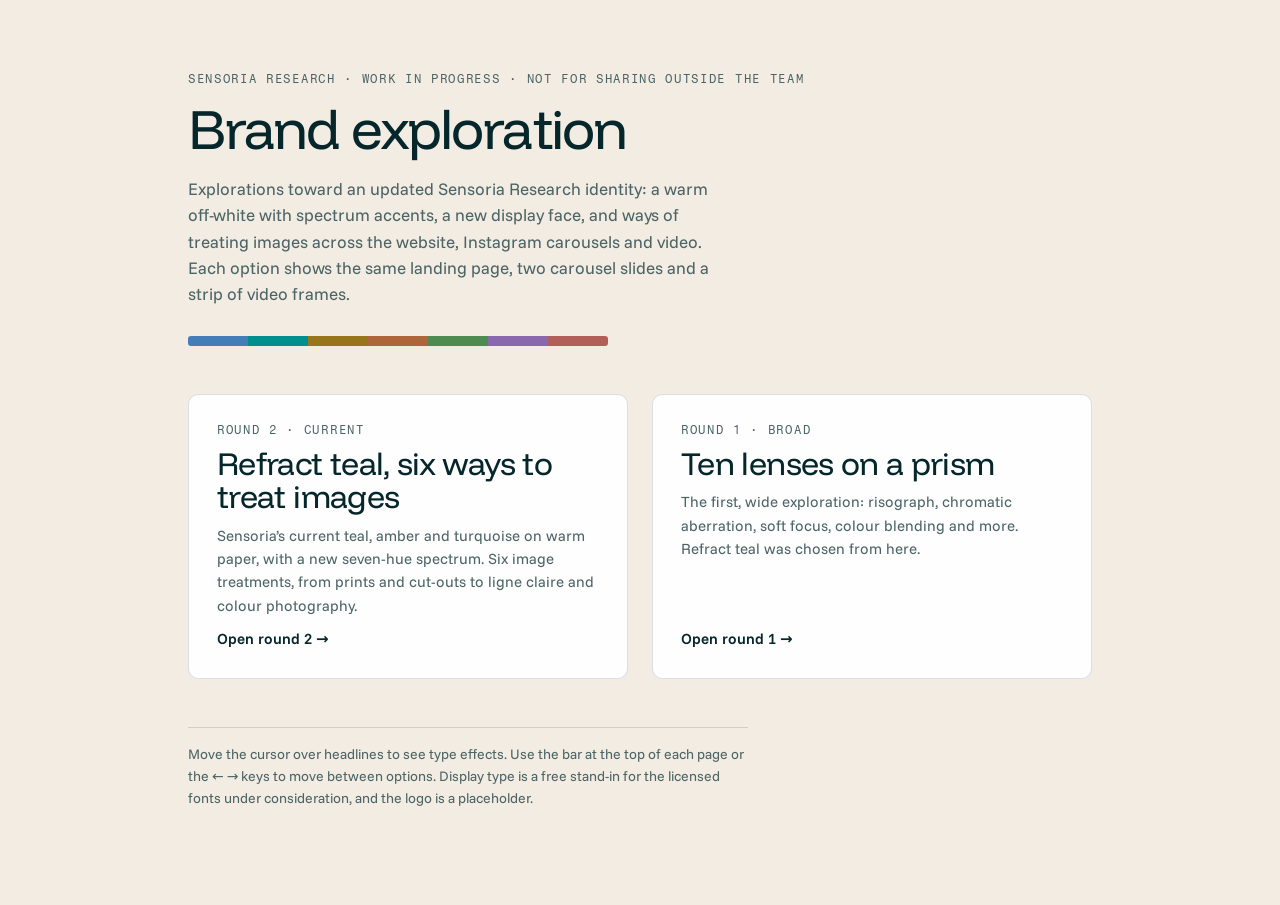
==== index.html @ fd885cd0 "Sensoria brand exploration: rounds 1 and 2 Static mockups of brand directions for the Sensoria Resea" ====
<!doctype html>
<html lang="en">
<head>
  <meta charset="utf-8">
  <meta name="robots" content="noindex, nofollow">
  <meta name="viewport" content="width=device-width, initial-scale=1">
  <title>Sensoria brand exploration</title>
  <link rel="stylesheet" href="https://fonts.googleapis.com/css2?family=Funnel+Display:wght@300..800&family=Funnel+Sans:wght@300..800&family=Fragment+Mono&display=swap">
  <style>
    :root { --ground: #F2ECE2; --ink: #05272B; --ink-2: #4C6466; --line: rgba(5,39,43,.14); }
    * { box-sizing: border-box; margin: 0; padding: 0; }
    html { background: var(--ground); color: var(--ink); }
    body { font: 17px/1.55 'Funnel Sans', system-ui, sans-serif; -webkit-font-smoothing: antialiased; }
    .wrap { max-width: 1000px; margin: 0 auto; padding: 72px 48px 96px; }
    .kicker { font: 12px 'Fragment Mono', ui-monospace, monospace; letter-spacing: .14em; text-transform: uppercase; color: var(--ink-2); }
    h1 { font: 400 56px/1 'Funnel Display', system-ui, sans-serif; letter-spacing: -.035em; margin: 14px 0 20px; }
    p.intro { max-width: 60ch; color: var(--ink-2); }
    .rounds { display: grid; grid-template-columns: 1fr 1fr; gap: 24px; margin-top: 48px; }
    a.card { display: flex; flex-direction: column; gap: 10px; padding: 28px; background: #FEFEFE; border: 1px solid var(--line); border-radius: 10px; color: inherit; text-decoration: none; transition: border-color .15s, transform .15s; }
    a.card:hover { border-color: var(--ink); transform: translateY(-2px); }
    a.card:focus-visible { outline: 2px solid var(--ink); outline-offset: 3px; }
    .card h2 { font: 400 32px/1.05 'Funnel Display', system-ui, sans-serif; letter-spacing: -.02em; }
    .card p { font-size: 15px; color: var(--ink-2); }
    .go { margin-top: auto; font-weight: 600; font-size: 15px; }
    .note { margin-top: 48px; padding-top: 16px; border-top: 1px solid var(--line); font-size: 14px; color: var(--ink-2); max-width: 70ch; }
    .sp { display: grid; grid-template-columns: repeat(7, 1fr); height: 10px; border-radius: 3px; overflow: hidden; margin-top: 28px; max-width: 420px; }
    @media (max-width: 720px) { .wrap { padding: 40px 16px 64px; } h1 { font-size: 38px; } .rounds { grid-template-columns: 1fr; } }
  </style>
</head>
<body>
  <main class="wrap">
    <p class="kicker">Sensoria Research · work in progress · not for sharing outside the team</p>
    <h1>Brand exploration</h1>
    <p class="intro">Explorations toward an updated Sensoria Research identity: a warm off-white with spectrum accents, a new display face, and ways of treating images across the website, Instagram carousels and video. Each option shows the same landing page, two carousel slides and a strip of video frames.</p>
    <div class="sp"><i style="background:#437EB9"></i><i style="background:#008E8E"></i><i style="background:#98741A"></i><i style="background:#AE653A"></i><i style="background:#4D8B50"></i><i style="background:#8A68AE"></i><i style="background:#B25E59"></i></div>
    <div class="rounds">
      <a class="card" href="round-2/"><span class="kicker">Round 2 · current</span><h2>Refract teal, six ways to treat images</h2><p>Sensoria’s current teal, amber and turquoise on warm paper, with a new seven-hue spectrum. Six image treatments, from prints and cut-outs to ligne claire and colour photography.</p><span class="go">Open round 2 →</span></a>
      <a class="card" href="round-1/"><span class="kicker">Round 1 · broad</span><h2>Ten lenses on a prism</h2><p>The first, wide exploration: risograph, chromatic aberration, soft focus, colour blending and more. Refract teal was chosen from here.</p><span class="go">Open round 1 →</span></a>
    </div>
    <p class="note">Move the cursor over headlines to see type effects. Use the bar at the top of each page or the ← → keys to move between options. Display type is a free stand-in for the licensed fonts under consideration, and the logo is a placeholder.</p>
  </main>
</body>
</html>
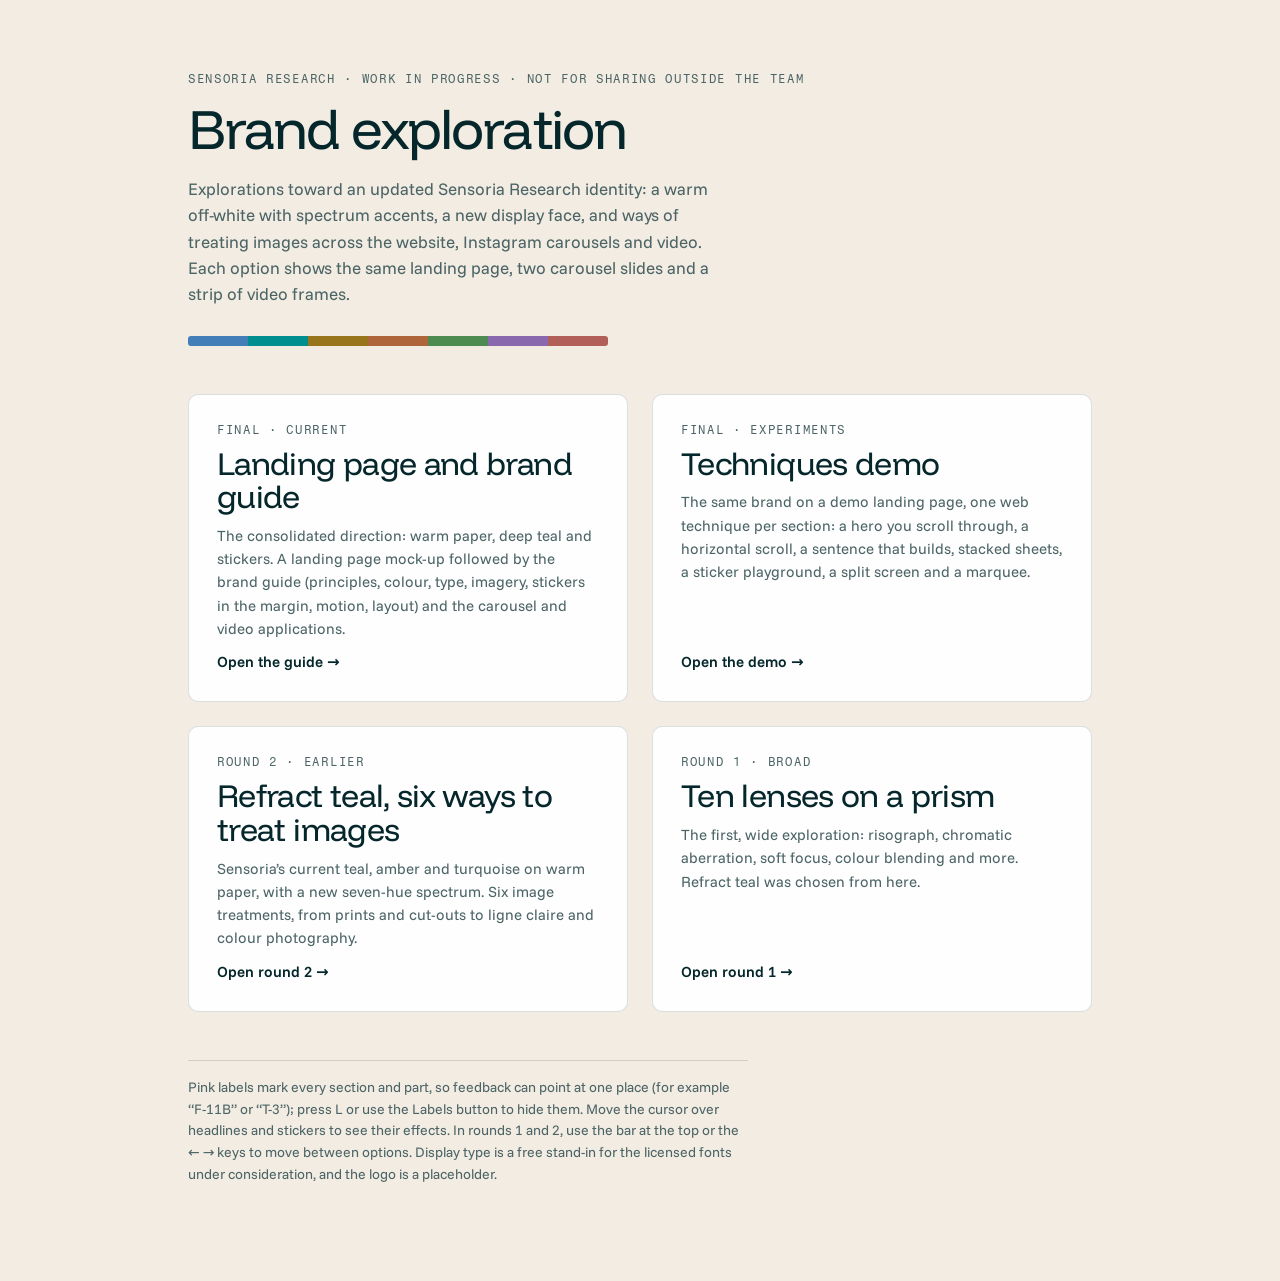
==== commit ec225024: "Final: landing page and brand guide, techniques demo Adds final/ (the consolidated brand guide with " ====
--- a/index.html
+++ b/index.html
@@ -34,10 +34,12 @@
     <p class="intro">Explorations toward an updated Sensoria Research identity: a warm off-white with spectrum accents, a new display face, and ways of treating images across the website, Instagram carousels and video. Each option shows the same landing page, two carousel slides and a strip of video frames.</p>
     <div class="sp"><i style="background:#437EB9"></i><i style="background:#008E8E"></i><i style="background:#98741A"></i><i style="background:#AE653A"></i><i style="background:#4D8B50"></i><i style="background:#8A68AE"></i><i style="background:#B25E59"></i></div>
     <div class="rounds">
-      <a class="card" href="round-2/"><span class="kicker">Round 2 · current</span><h2>Refract teal, six ways to treat images</h2><p>Sensoria’s current teal, amber and turquoise on warm paper, with a new seven-hue spectrum. Six image treatments, from prints and cut-outs to ligne claire and colour photography.</p><span class="go">Open round 2 →</span></a>
+      <a class="card" href="final/"><span class="kicker">Final · current</span><h2>Landing page and brand guide</h2><p>The consolidated direction: warm paper, deep teal and stickers. A landing page mock-up followed by the brand guide (principles, colour, type, imagery, stickers in the margin, motion, layout) and the carousel and video applications.</p><span class="go">Open the guide →</span></a>
+      <a class="card" href="final/techniques.html"><span class="kicker">Final · experiments</span><h2>Techniques demo</h2><p>The same brand on a demo landing page, one web technique per section: a hero you scroll through, a horizontal scroll, a sentence that builds, stacked sheets, a sticker playground, a split screen and a marquee.</p><span class="go">Open the demo →</span></a>
+      <a class="card" href="round-2/"><span class="kicker">Round 2 · earlier</span><h2>Refract teal, six ways to treat images</h2><p>Sensoria’s current teal, amber and turquoise on warm paper, with a new seven-hue spectrum. Six image treatments, from prints and cut-outs to ligne claire and colour photography.</p><span class="go">Open round 2 →</span></a>
       <a class="card" href="round-1/"><span class="kicker">Round 1 · broad</span><h2>Ten lenses on a prism</h2><p>The first, wide exploration: risograph, chromatic aberration, soft focus, colour blending and more. Refract teal was chosen from here.</p><span class="go">Open round 1 →</span></a>
     </div>
-    <p class="note">Move the cursor over headlines to see type effects. Use the bar at the top of each page or the ← → keys to move between options. Display type is a free stand-in for the licensed fonts under consideration, and the logo is a placeholder.</p>
+    <p class="note">Pink labels mark every section and part, so feedback can point at one place (for example “F-11B” or “T-3”); press L or use the Labels button to hide them. Move the cursor over headlines and stickers to see their effects. In rounds 1 and 2, use the bar at the top or the ← → keys to move between options. Display type is a free stand-in for the licensed fonts under consideration, and the logo is a placeholder.</p>
   </main>
 </body>
 </html>
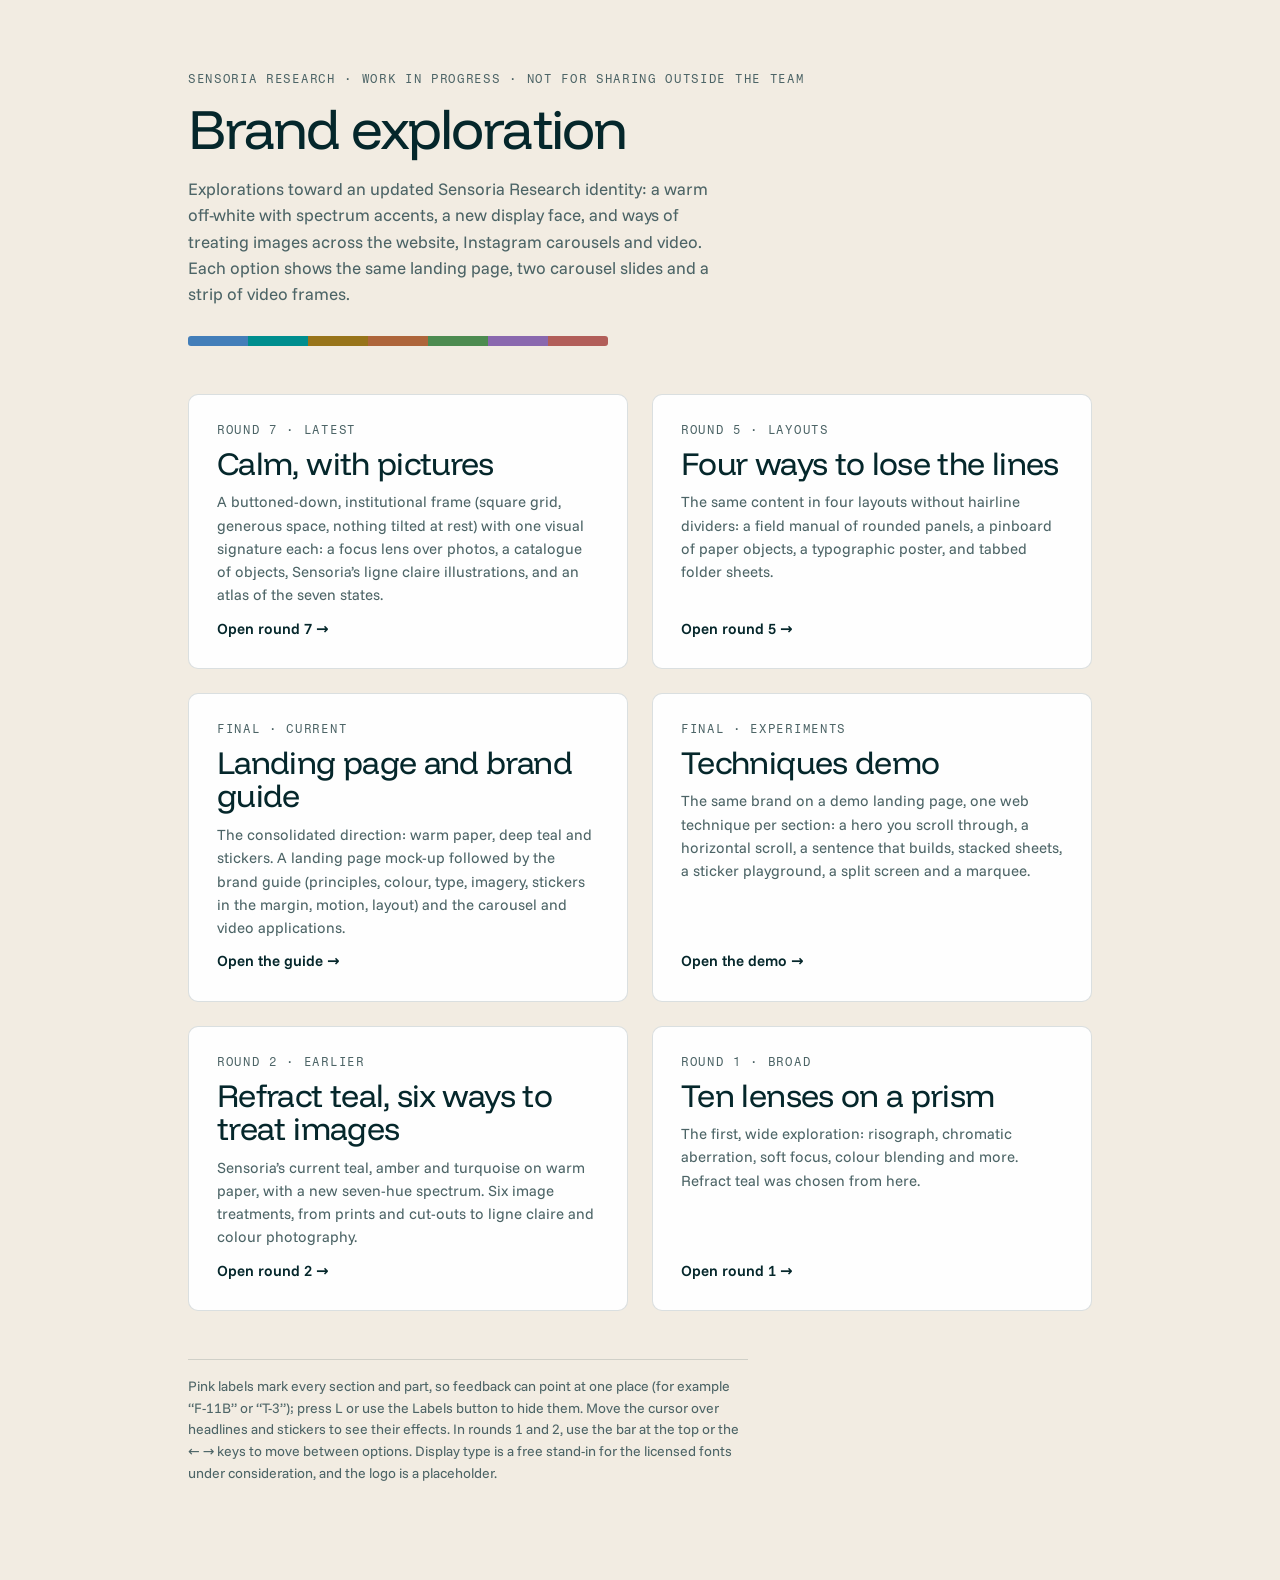
==== commit 598de37c: "Add rounds 5 and 7 Co-Authored-By: Claude Opus 5.5 <noreply@anthropic.com>" ====
--- a/index.html
+++ b/index.html
@@ -34,6 +34,8 @@
     <p class="intro">Explorations toward an updated Sensoria Research identity: a warm off-white with spectrum accents, a new display face, and ways of treating images across the website, Instagram carousels and video. Each option shows the same landing page, two carousel slides and a strip of video frames.</p>
     <div class="sp"><i style="background:#437EB9"></i><i style="background:#008E8E"></i><i style="background:#98741A"></i><i style="background:#AE653A"></i><i style="background:#4D8B50"></i><i style="background:#8A68AE"></i><i style="background:#B25E59"></i></div>
     <div class="rounds">
+      <a class="card" href="round-7/"><span class="kicker">Round 7 · latest</span><h2>Calm, with pictures</h2><p>A buttoned-down, institutional frame (square grid, generous space, nothing tilted at rest) with one visual signature each: a focus lens over photos, a catalogue of objects, Sensoria’s ligne claire illustrations, and an atlas of the seven states.</p><span class="go">Open round 7 →</span></a>
+      <a class="card" href="round-5/"><span class="kicker">Round 5 · layouts</span><h2>Four ways to lose the lines</h2><p>The same content in four layouts without hairline dividers: a field manual of rounded panels, a pinboard of paper objects, a typographic poster, and tabbed folder sheets.</p><span class="go">Open round 5 →</span></a>
       <a class="card" href="final/"><span class="kicker">Final · current</span><h2>Landing page and brand guide</h2><p>The consolidated direction: warm paper, deep teal and stickers. A landing page mock-up followed by the brand guide (principles, colour, type, imagery, stickers in the margin, motion, layout) and the carousel and video applications.</p><span class="go">Open the guide →</span></a>
       <a class="card" href="final/techniques.html"><span class="kicker">Final · experiments</span><h2>Techniques demo</h2><p>The same brand on a demo landing page, one web technique per section: a hero you scroll through, a horizontal scroll, a sentence that builds, stacked sheets, a sticker playground, a split screen and a marquee.</p><span class="go">Open the demo →</span></a>
       <a class="card" href="round-2/"><span class="kicker">Round 2 · earlier</span><h2>Refract teal, six ways to treat images</h2><p>Sensoria’s current teal, amber and turquoise on warm paper, with a new seven-hue spectrum. Six image treatments, from prints and cut-outs to ligne claire and colour photography.</p><span class="go">Open round 2 →</span></a>
